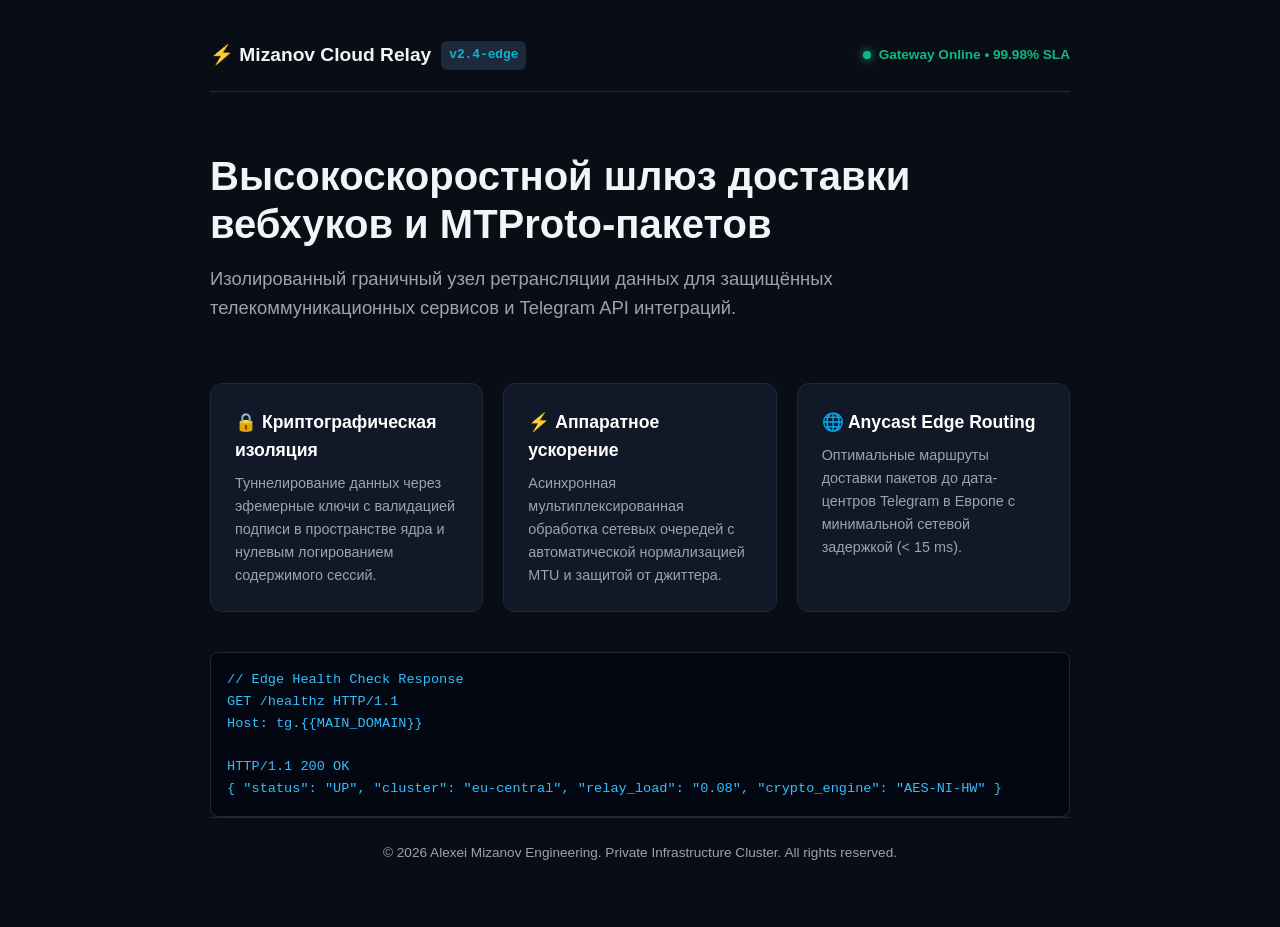
==== site/tg/index.html @ 060542cd "feat(security): add anti-probing decoy portfolio website and webhook gateway" ====
<!DOCTYPE html>
<html lang="ru">
<head>
  <meta charset="UTF-8">
  <meta name="viewport" content="width=device-width, initial-scale=1.0">
  <title>Mizanov Relay — Cloud Webhook Gateway & MTProto Tunneling</title>
  <link rel="icon" type="image/svg+xml" href="/favicon.svg">
  <style>
    :root {
      --bg: #090d16;
      --card: #111827;
      --border: #1f2937;
      --accent: #2563eb;
      --accent-cyan: #06b6d4;
      --text: #f3f4f6;
      --muted: #9ca3af;
      --success: #10b981;
    }
    * { margin: 0; padding: 0; box-sizing: border-box; }
    body {
      font-family: -apple-system, BlinkMacSystemFont, 'Segoe UI', Roboto, sans-serif;
      background-color: var(--bg);
      color: var(--text);
      line-height: 1.6;
      min-height: 100vh;
      display: flex;
      flex-direction: column;
      justify-content: space-between;
    }
    .container { max-width: 900px; margin: 0 auto; padding: 40px 20px; }
    header { display: flex; justify-content: space-between; align-items: center; border-bottom: 1px solid var(--border); padding-bottom: 20px; }
    .logo { font-weight: 700; font-size: 1.2rem; display: flex; align-items: center; gap: 10px; }
    .badge { background: #1e293b; color: var(--accent-cyan); font-family: monospace; font-size: 0.8rem; padding: 4px 8px; border-radius: 6px; }
    .status { display: flex; align-items: center; gap: 8px; font-size: 0.85rem; color: var(--success); font-weight: 600; }
    .dot { width: 8px; height: 8px; background: var(--success); border-radius: 50%; box-shadow: 0 0 8px var(--success); }
    .hero { margin: 60px 0; }
    .hero h1 { font-size: 2.5rem; line-height: 1.2; margin-bottom: 16px; font-weight: 800; }
    .hero p { font-size: 1.15rem; color: var(--muted); max-width: 650px; }
    .grid { display: grid; grid-template-columns: repeat(auto-fit, minmax(260px, 1fr)); gap: 20px; margin-bottom: 40px; }
    .card { background: var(--card); border: 1px solid var(--border); border-radius: 12px; padding: 24px; }
    .card h3 { font-size: 1.1rem; margin-bottom: 8px; color: #fff; }
    .card p { font-size: 0.9rem; color: var(--muted); }
    .code-box { background: #030712; border: 1px solid var(--border); border-radius: 8px; padding: 16px; font-family: monospace; font-size: 0.85rem; color: #38bdf8; overflow-x: auto; margin-top: 20px; }
    footer { border-top: 1px solid var(--border); padding: 24px 0; text-align: center; font-size: 0.85rem; color: var(--muted); }
  </style>
</head>
<body>
  <div class="container">
    <header>
      <div class="logo">
        <span>⚡ Mizanov Cloud Relay</span>
        <span class="badge">v2.4-edge</span>
      </div>
      <div class="status">
        <span class="dot"></span>
        <span>Gateway Online • 99.98% SLA</span>
      </div>
    </header>

    <main>
      <section class="hero">
        <h1>Высокоскоростной шлюз доставки вебхуков и MTProto-пакетов</h1>
        <p>Изолированный граничный узел ретрансляции данных для защищённых телекоммуникационных сервисов и Telegram API интеграций.</p>
      </section>

      <div class="grid">
        <div class="card">
          <h3>🔒 Криптографическая изоляция</h3>
          <p>Туннелирование данных через эфемерные ключи с валидацией подписи в пространстве ядра и нулевым логированием содержимого сессий.</p>
        </div>
        <div class="card">
          <h3>⚡ Аппаратное ускорение</h3>
          <p>Асинхронная мультиплексированная обработка сетевых очередей с автоматической нормализацией MTU и защитой от джиттера.</p>
        </div>
        <div class="card">
          <h3>🌐 Anycast Edge Routing</h3>
          <p>Оптимальные маршруты доставки пакетов до дата-центров Telegram в Европе с минимальной сетевой задержкой (&lt; 15 ms).</p>
        </div>
      </div>

      <div class="code-box">
        // Edge Health Check Response<br>
        GET /healthz HTTP/1.1<br>
        Host: tg.{{MAIN_DOMAIN}}<br><br>
        HTTP/1.1 200 OK<br>
        { "status": "UP", "cluster": "eu-central", "relay_load": "0.08", "crypto_engine": "AES-NI-HW" }
      </div>
    </main>

    <footer>
      © 2026 Alexei Mizanov Engineering. Private Infrastructure Cluster. All rights reserved.
    </footer>
  </div>
</body>
</html>
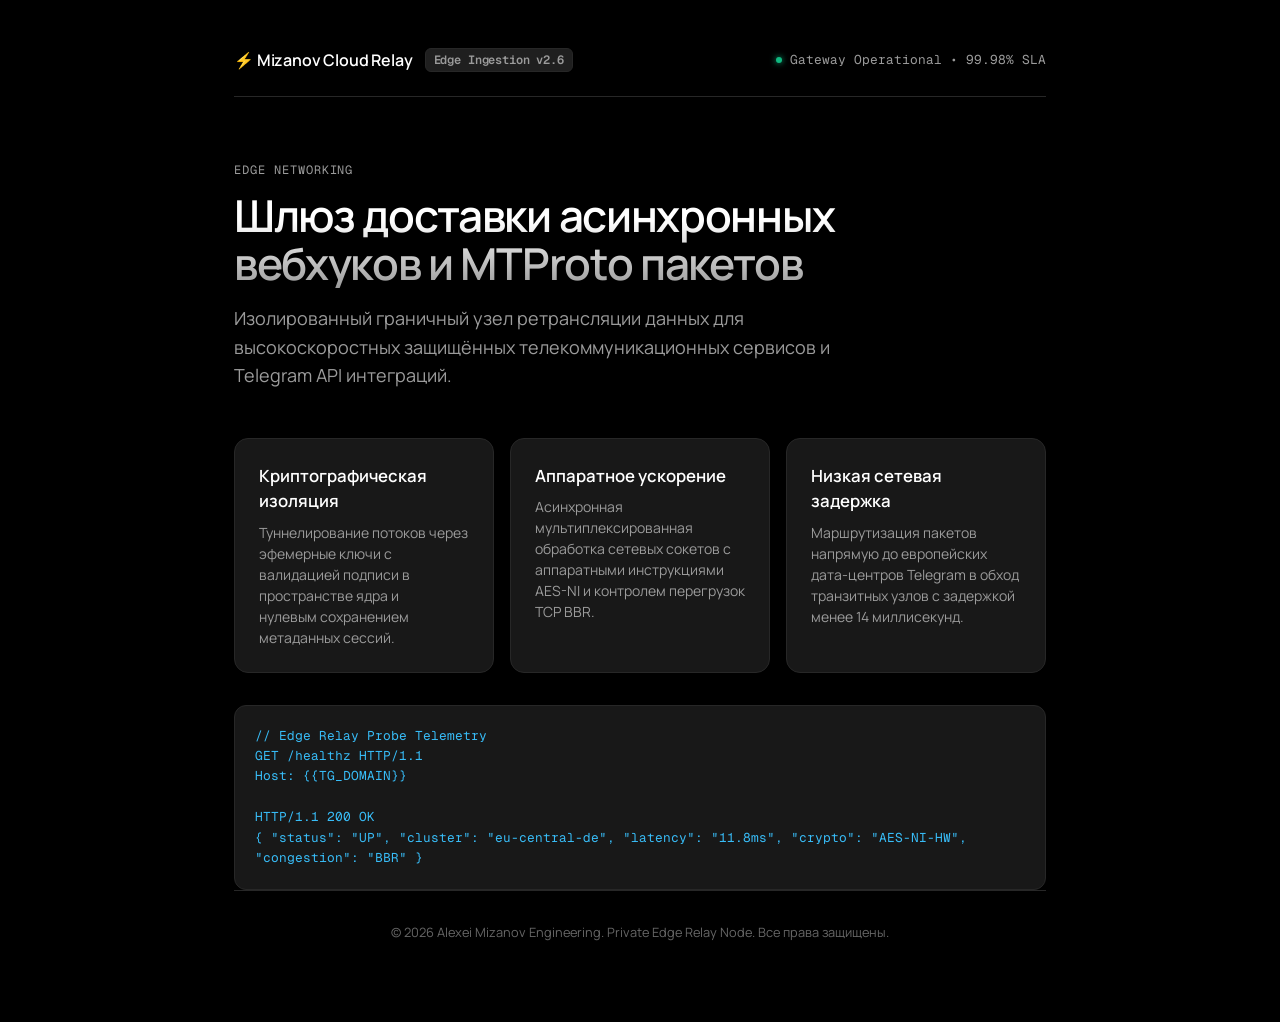
==== commit 1699e847: "style: apply premium ai-design-skills visual system to decoy sites" ====
--- a/site/tg/index.html
+++ b/site/tg/index.html
@@ -3,45 +3,139 @@
 <head>
   <meta charset="UTF-8">
   <meta name="viewport" content="width=device-width, initial-scale=1.0">
-  <title>Mizanov Relay — Cloud Webhook Gateway & MTProto Tunneling</title>
+  <title>Mizanov Relay — Cloud Webhook Gateway & MTProto Ingestion</title>
   <link rel="icon" type="image/svg+xml" href="/favicon.svg">
+  <link rel="preconnect" href="https://fonts.googleapis.com">
+  <link rel="preconnect" href="https://fonts.gstatic.com" crossorigin>
+  <link href="https://fonts.googleapis.com/css2?family=Geist+Mono:wght@400;500;600&family=Manrope:wght@400;500;600;700&display=swap" rel="stylesheet">
   <style>
     :root {
-      --bg: #090d16;
-      --card: #111827;
-      --border: #1f2937;
-      --accent: #2563eb;
-      --accent-cyan: #06b6d4;
-      --text: #f3f4f6;
-      --muted: #9ca3af;
+      --bg: #000000;
+      --surface-1: #181818;
+      --surface-2: #1f1f1f;
+      --surface-3: #272727;
+      --border: #272727;
+      --border-strong: #313131;
+      --text: #ffffff;
+      --muted: #9b9b9b;
+      --tertiary: #666666;
       --success: #10b981;
+      --font-sans: 'Manrope', -apple-system, BlinkMacSystemFont, sans-serif;
+      --font-mono: 'Geist Mono', ui-monospace, Menlo, monospace;
     }
     * { margin: 0; padding: 0; box-sizing: border-box; }
     body {
-      font-family: -apple-system, BlinkMacSystemFont, 'Segoe UI', Roboto, sans-serif;
+      font-family: var(--font-sans);
       background-color: var(--bg);
       color: var(--text);
-      line-height: 1.6;
+      line-height: 1.5;
       min-height: 100vh;
       display: flex;
       flex-direction: column;
       justify-content: space-between;
+      -webkit-font-smoothing: antialiased;
     }
-    .container { max-width: 900px; margin: 0 auto; padding: 40px 20px; }
-    header { display: flex; justify-content: space-between; align-items: center; border-bottom: 1px solid var(--border); padding-bottom: 20px; }
-    .logo { font-weight: 700; font-size: 1.2rem; display: flex; align-items: center; gap: 10px; }
-    .badge { background: #1e293b; color: var(--accent-cyan); font-family: monospace; font-size: 0.8rem; padding: 4px 8px; border-radius: 6px; }
-    .status { display: flex; align-items: center; gap: 8px; font-size: 0.85rem; color: var(--success); font-weight: 600; }
-    .dot { width: 8px; height: 8px; background: var(--success); border-radius: 50%; box-shadow: 0 0 8px var(--success); }
-    .hero { margin: 60px 0; }
-    .hero h1 { font-size: 2.5rem; line-height: 1.2; margin-bottom: 16px; font-weight: 800; }
-    .hero p { font-size: 1.15rem; color: var(--muted); max-width: 650px; }
-    .grid { display: grid; grid-template-columns: repeat(auto-fit, minmax(260px, 1fr)); gap: 20px; margin-bottom: 40px; }
-    .card { background: var(--card); border: 1px solid var(--border); border-radius: 12px; padding: 24px; }
-    .card h3 { font-size: 1.1rem; margin-bottom: 8px; color: #fff; }
-    .card p { font-size: 0.9rem; color: var(--muted); }
-    .code-box { background: #030712; border: 1px solid var(--border); border-radius: 8px; padding: 16px; font-family: monospace; font-size: 0.85rem; color: #38bdf8; overflow-x: auto; margin-top: 20px; }
-    footer { border-top: 1px solid var(--border); padding: 24px 0; text-align: center; font-size: 0.85rem; color: var(--muted); }
+    .container { max-width: 860px; margin: 0 auto; padding: 48px 24px; }
+    header {
+      display: flex;
+      justify-content: space-between;
+      align-items: center;
+      border-bottom: 1px solid var(--border);
+      padding-bottom: 24px;
+    }
+    .logo {
+      font-weight: 600;
+      font-size: 1rem;
+      display: flex;
+      align-items: center;
+      gap: 12px;
+      letter-spacing: -0.01em;
+    }
+    .badge {
+      background: var(--surface-2);
+      border: 1px solid var(--border);
+      color: var(--muted);
+      font-family: var(--font-mono);
+      font-size: 0.75rem;
+      padding: 2px 8px;
+      border-radius: 6px;
+    }
+    .status {
+      display: flex;
+      align-items: center;
+      gap: 8px;
+      font-size: 0.8rem;
+      color: var(--muted);
+      font-family: var(--font-mono);
+    }
+    .dot {
+      width: 6px;
+      height: 6px;
+      background: var(--success);
+      border-radius: 50%;
+      box-shadow: 0 0 6px var(--success);
+    }
+    .hero { margin: 64px 0 48px; }
+    .hero-tag {
+      font-family: var(--font-mono);
+      font-size: 0.75rem;
+      color: var(--muted);
+      text-transform: uppercase;
+      letter-spacing: 0.08em;
+      margin-bottom: 12px;
+    }
+    .hero h1 {
+      font-size: 2.75rem;
+      line-height: 1.1;
+      font-weight: 600;
+      letter-spacing: -0.03em;
+      margin-bottom: 16px;
+      text-wrap: balance;
+      background: linear-gradient(180deg, #ffffff 30%, #9b9b9b 100%);
+      -webkit-background-clip: text;
+      -webkit-text-fill-color: transparent;
+    }
+    .hero p {
+      font-size: 1.125rem;
+      color: var(--muted);
+      max-width: 620px;
+      line-height: 1.6;
+      text-wrap: pretty;
+    }
+    .bento {
+      display: grid;
+      grid-template-columns: repeat(auto-fit, minmax(250px, 1fr));
+      gap: 16px;
+      margin-bottom: 32px;
+    }
+    .card {
+      background: var(--surface-1);
+      border: 1px solid var(--border);
+      border-radius: 14px;
+      padding: 24px;
+      transition: border-color 0.2s ease;
+    }
+    .card:hover { border-color: var(--border-strong); }
+    .card h3 { font-size: 1.05rem; margin-bottom: 8px; font-weight: 600; }
+    .card p { font-size: 0.875rem; color: var(--muted); line-height: 1.5; text-wrap: pretty; }
+    .code-box {
+      background: var(--surface-1);
+      border: 1px solid var(--border);
+      border-radius: 12px;
+      padding: 20px;
+      font-family: var(--font-mono);
+      font-size: 0.8rem;
+      color: #38bdf8;
+      overflow-x: auto;
+      line-height: 1.6;
+    }
+    footer {
+      border-top: 1px solid var(--border);
+      padding: 32px 0;
+      text-align: center;
+      font-size: 0.8rem;
+      color: var(--tertiary);
+    }
   </style>
 </head>
 <body>
@@ -49,46 +143,47 @@
     <header>
       <div class="logo">
         <span>⚡ Mizanov Cloud Relay</span>
-        <span class="badge">v2.4-edge</span>
+        <span class="badge">Edge Ingestion v2.6</span>
       </div>
       <div class="status">
         <span class="dot"></span>
-        <span>Gateway Online • 99.98% SLA</span>
+        <span>Gateway Operational • 99.98% SLA</span>
       </div>
     </header>
 
     <main>
       <section class="hero">
-        <h1>Высокоскоростной шлюз доставки вебхуков и MTProto-пакетов</h1>
-        <p>Изолированный граничный узел ретрансляции данных для защищённых телекоммуникационных сервисов и Telegram API интеграций.</p>
+        <div class="hero-tag">Edge Networking</div>
+        <h1>Шлюз доставки асинхронных вебхуков и MTProto пакетов</h1>
+        <p>Изолированный граничный узел ретрансляции данных для высокоскоростных защищённых телекоммуникационных сервисов и Telegram API интеграций.</p>
       </section>
 
-      <div class="grid">
+      <div class="bento">
         <div class="card">
-          <h3>🔒 Криптографическая изоляция</h3>
-          <p>Туннелирование данных через эфемерные ключи с валидацией подписи в пространстве ядра и нулевым логированием содержимого сессий.</p>
+          <h3>Криптографическая изоляция</h3>
+          <p>Туннелирование потоков через эфемерные ключи с валидацией подписи в пространстве ядра и нулевым сохранением метаданных сессий.</p>
         </div>
         <div class="card">
-          <h3>⚡ Аппаратное ускорение</h3>
-          <p>Асинхронная мультиплексированная обработка сетевых очередей с автоматической нормализацией MTU и защитой от джиттера.</p>
+          <h3>Аппаратное ускорение</h3>
+          <p>Асинхронная мультиплексированная обработка сетевых сокетов с аппаратными инструкциями AES-NI и контролем перегрузок TCP BBR.</p>
         </div>
         <div class="card">
-          <h3>🌐 Anycast Edge Routing</h3>
-          <p>Оптимальные маршруты доставки пакетов до дата-центров Telegram в Европе с минимальной сетевой задержкой (&lt; 15 ms).</p>
+          <h3>Низкая сетевая задержка</h3>
+          <p>Маршрутизация пакетов напрямую до европейских дата-центров Telegram в обход транзитных узлов с задержкой менее 14 миллисекунд.</p>
         </div>
       </div>
 
       <div class="code-box">
-        // Edge Health Check Response<br>
+        // Edge Relay Probe Telemetry<br>
         GET /healthz HTTP/1.1<br>
-        Host: tg.{{MAIN_DOMAIN}}<br><br>
+        Host: {{TG_DOMAIN}}<br><br>
         HTTP/1.1 200 OK<br>
-        { "status": "UP", "cluster": "eu-central", "relay_load": "0.08", "crypto_engine": "AES-NI-HW" }
+        { "status": "UP", "cluster": "eu-central-de", "latency": "11.8ms", "crypto": "AES-NI-HW", "congestion": "BBR" }
       </div>
     </main>
 
     <footer>
-      © 2026 Alexei Mizanov Engineering. Private Infrastructure Cluster. All rights reserved.
+      © 2026 Alexei Mizanov Engineering. Private Edge Relay Node. Все права защищены.
     </footer>
   </div>
 </body>
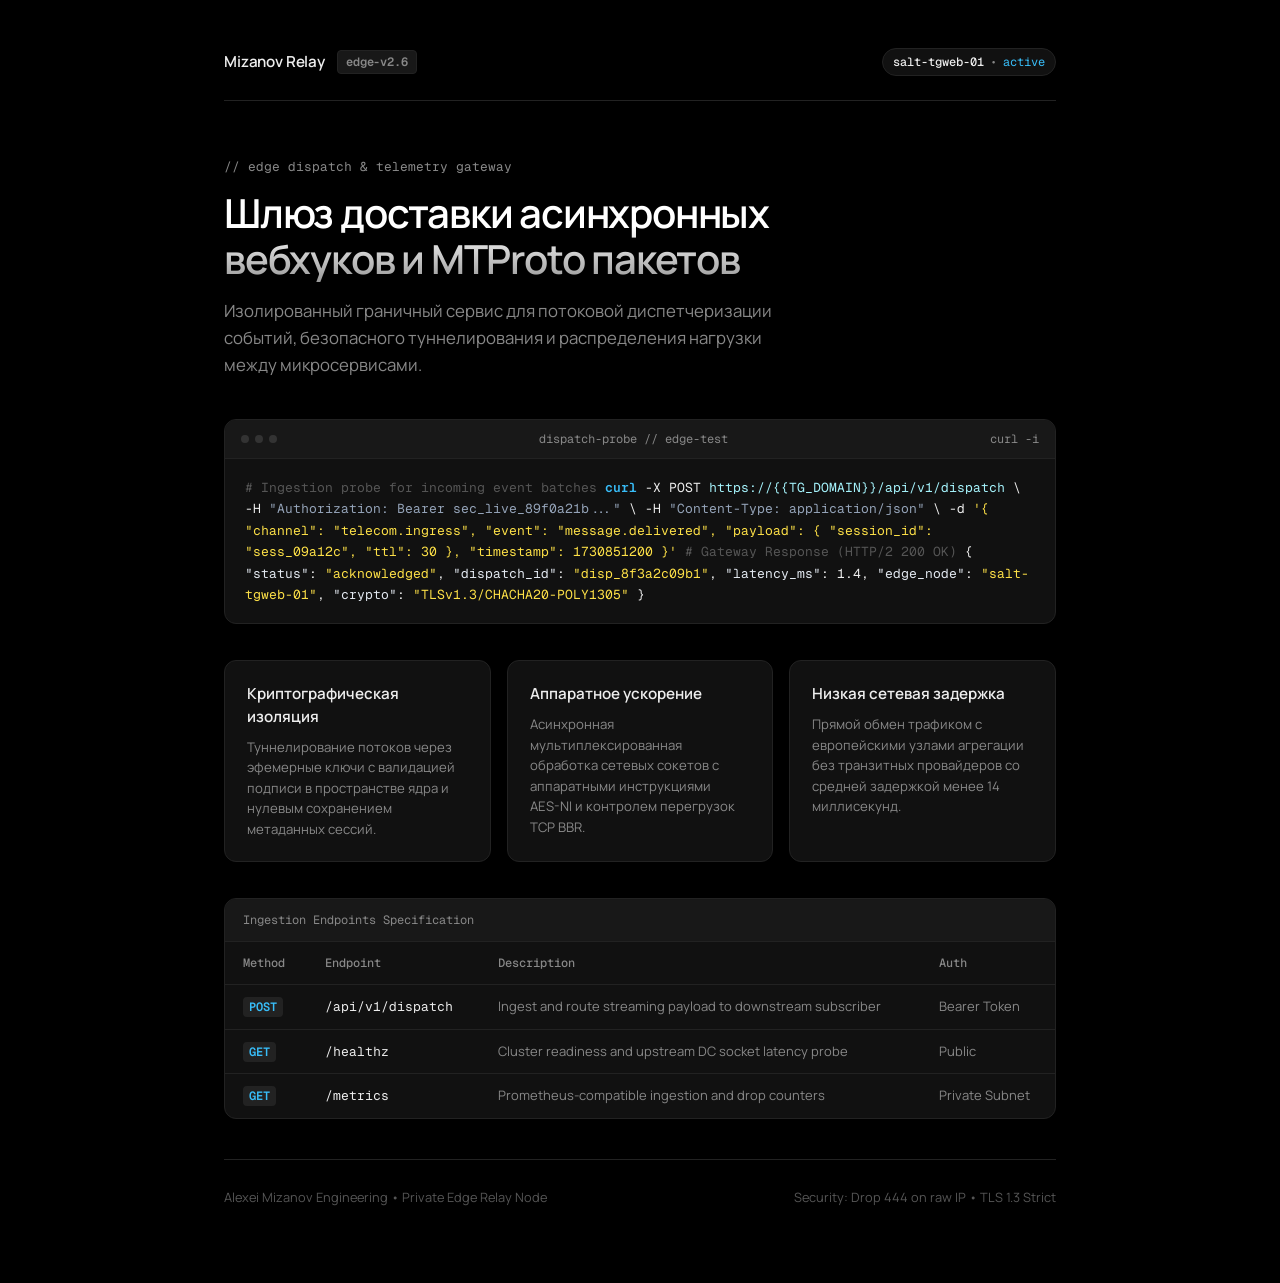
==== commit b2c1cce3: "feat(design): implement Hallmark anti-ai-slop principles and cobalt webhook gateway" ====
--- a/site/tg/index.html
+++ b/site/tg/index.html
@@ -3,27 +3,33 @@
 <head>
   <meta charset="UTF-8">
   <meta name="viewport" content="width=device-width, initial-scale=1.0">
-  <title>Mizanov Relay — Cloud Webhook Gateway & MTProto Ingestion</title>
+  <title>Mizanov Relay — Asynchronous Webhook & Event Dispatch Gateway</title>
+  <meta name="description" content="High-concurrency event ingestion, asynchronous webhook delivery, and low-latency payload routing.">
   <link rel="icon" type="image/svg+xml" href="/favicon.svg">
   <link rel="preconnect" href="https://fonts.googleapis.com">
   <link rel="preconnect" href="https://fonts.gstatic.com" crossorigin>
   <link href="https://fonts.googleapis.com/css2?family=Geist+Mono:wght@400;500;600&family=Manrope:wght@400;500;600;700&display=swap" rel="stylesheet">
   <style>
+    /* Hallmark Cobalt Theme System */
     :root {
       --bg: #000000;
-      --surface-1: #181818;
-      --surface-2: #1f1f1f;
-      --surface-3: #272727;
-      --border: #272727;
-      --border-strong: #313131;
-      --text: #ffffff;
-      --muted: #9b9b9b;
-      --tertiary: #666666;
-      --success: #10b981;
+      --surface-1: #111111;
+      --surface-2: #181818;
+      --surface-3: #222222;
+      --border: #222222;
+      --border-strong: #333333;
+      --text: #ededed;
+      --muted: #888888;
+      --tertiary: #555555;
+      --accent: #38bdf8;
+      --accent-subtle: rgba(56, 189, 248, 0.08);
       --font-sans: 'Manrope', -apple-system, BlinkMacSystemFont, sans-serif;
       --font-mono: 'Geist Mono', ui-monospace, Menlo, monospace;
     }
     * { margin: 0; padding: 0; box-sizing: border-box; }
+    html, body {
+      overflow-x: clip;
+    }
     body {
       font-family: var(--font-sans);
       background-color: var(--bg);
@@ -35,17 +41,23 @@
       justify-content: space-between;
       -webkit-font-smoothing: antialiased;
     }
-    .container { max-width: 860px; margin: 0 auto; padding: 48px 24px; }
+    :focus-visible {
+      outline: 2px solid var(--accent);
+      outline-offset: 3px;
+    }
+    .container { max-width: 880px; margin: 0 auto; padding: 48px 24px; width: 100%; }
+    
     header {
       display: flex;
       justify-content: space-between;
       align-items: center;
       border-bottom: 1px solid var(--border);
       padding-bottom: 24px;
+      gap: 16px;
     }
     .logo {
       font-weight: 600;
-      font-size: 1rem;
+      font-size: 0.95rem;
       display: flex;
       align-items: center;
       gap: 12px;
@@ -58,83 +70,173 @@
       font-family: var(--font-mono);
       font-size: 0.75rem;
       padding: 2px 8px;
-      border-radius: 6px;
+      border-radius: 4px;
     }
     .status {
       display: flex;
       align-items: center;
-      gap: 8px;
+      gap: 6px;
+      font-size: 0.75rem;
+      color: var(--muted);
+      font-family: var(--font-mono);
+      background: var(--surface-1);
+      border: 1px solid var(--border);
+      padding: 4px 10px;
+      border-radius: 9999px;
+    }
+    .status-id { color: var(--text); font-weight: 500; }
+    .status-val { color: var(--accent); }
+
+    .hero { margin: 56px 0 40px; }
+    .hero-tag {
+      font-family: var(--font-mono);
       font-size: 0.8rem;
       color: var(--muted);
-      font-family: var(--font-mono);
-    }
-    .dot {
-      width: 6px;
-      height: 6px;
-      background: var(--success);
-      border-radius: 50%;
-      box-shadow: 0 0 6px var(--success);
-    }
-    .hero { margin: 64px 0 48px; }
-    .hero-tag {
-      font-family: var(--font-mono);
-      font-size: 0.75rem;
-      color: var(--muted);
-      text-transform: uppercase;
-      letter-spacing: 0.08em;
-      margin-bottom: 12px;
+      margin-bottom: 14px;
     }
     .hero h1 {
-      font-size: 2.75rem;
-      line-height: 1.1;
+      font-size: 2.5rem;
+      line-height: 1.15;
       font-weight: 600;
       letter-spacing: -0.03em;
       margin-bottom: 16px;
       text-wrap: balance;
-      background: linear-gradient(180deg, #ffffff 30%, #9b9b9b 100%);
+      background: linear-gradient(180deg, #ffffff 40%, #999999 100%);
       -webkit-background-clip: text;
       -webkit-text-fill-color: transparent;
     }
     .hero p {
-      font-size: 1.125rem;
-      color: var(--muted);
-      max-width: 620px;
+      font-size: 1.05rem;
+      color: var(--muted);
+      max-width: 640px;
       line-height: 1.6;
       text-wrap: pretty;
     }
+
+    /* Terminal Console Artifact (Hallmark Cobalt) */
+    .terminal-box {
+      background: var(--surface-1);
+      border: 1px solid var(--border);
+      border-radius: 12px;
+      overflow: hidden;
+      margin-bottom: 36px;
+      box-shadow: 0 12px 36px rgba(0, 0, 0, 0.4);
+    }
+    .terminal-bar {
+      display: flex;
+      align-items: center;
+      justify-content: space-between;
+      padding: 10px 16px;
+      background: var(--surface-2);
+      border-bottom: 1px solid var(--border);
+      font-family: var(--font-mono);
+      font-size: 0.75rem;
+      color: var(--muted);
+    }
+    .terminal-dots { display: flex; gap: 6px; }
+    .terminal-dots span {
+      width: 8px;
+      height: 8px;
+      border-radius: 50%;
+      background: var(--border-strong);
+    }
+    .terminal-code {
+      padding: 18px 20px;
+      font-family: var(--font-mono);
+      font-size: 0.8125rem;
+      line-height: 1.65;
+      color: var(--text);
+      overflow-x: auto;
+    }
+    .c-comment { color: var(--tertiary); }
+    .c-method { color: #38bdf8; font-weight: 600; }
+    .c-url { color: #a5f3fc; }
+    .c-header { color: #94a3b8; }
+    .c-string { color: #fde047; }
+    .c-key { color: #e2e8f0; }
+
+    /* Bento Grid */
     .bento {
       display: grid;
       grid-template-columns: repeat(auto-fit, minmax(250px, 1fr));
       gap: 16px;
-      margin-bottom: 32px;
+      margin-bottom: 36px;
     }
     .card {
       background: var(--surface-1);
       border: 1px solid var(--border);
-      border-radius: 14px;
-      padding: 24px;
+      border-radius: 12px;
+      padding: 22px;
       transition: border-color 0.2s ease;
     }
     .card:hover { border-color: var(--border-strong); }
-    .card h3 { font-size: 1.05rem; margin-bottom: 8px; font-weight: 600; }
-    .card p { font-size: 0.875rem; color: var(--muted); line-height: 1.5; text-wrap: pretty; }
-    .code-box {
+    .card h3 { font-size: 0.95rem; margin-bottom: 8px; font-weight: 600; color: var(--text); }
+    .card p { font-size: 0.825rem; color: var(--muted); line-height: 1.55; text-wrap: pretty; }
+
+    /* API Spec Matrix */
+    .spec-table-box {
       background: var(--surface-1);
       border: 1px solid var(--border);
       border-radius: 12px;
-      padding: 20px;
-      font-family: var(--font-mono);
-      font-size: 0.8rem;
-      color: #38bdf8;
-      overflow-x: auto;
-      line-height: 1.6;
-    }
+      overflow: hidden;
+      margin-bottom: 40px;
+    }
+    .spec-header {
+      padding: 12px 18px;
+      background: var(--surface-2);
+      border-bottom: 1px solid var(--border);
+      font-family: var(--font-mono);
+      font-size: 0.75rem;
+      color: var(--muted);
+    }
+    .spec-table {
+      width: 100%;
+      border-collapse: collapse;
+      font-size: 0.8125rem;
+      text-align: left;
+    }
+    .spec-table th, .spec-table td {
+      padding: 12px 18px;
+      border-bottom: 1px solid var(--border);
+    }
+    .spec-table th {
+      font-family: var(--font-mono);
+      color: var(--muted);
+      font-weight: 500;
+      font-size: 0.75rem;
+    }
+    .spec-table tr:last-child td { border-bottom: none; }
+    .spec-method {
+      font-family: var(--font-mono);
+      font-size: 0.75rem;
+      padding: 2px 6px;
+      border-radius: 4px;
+      background: var(--surface-3);
+      color: var(--accent);
+      font-weight: 600;
+    }
+    .spec-endpoint {
+      font-family: var(--font-mono);
+      color: var(--text);
+    }
+    .spec-desc { color: var(--muted); }
+
     footer {
       border-top: 1px solid var(--border);
-      padding: 32px 0;
-      text-align: center;
+      padding: 28px 0;
       font-size: 0.8rem;
       color: var(--tertiary);
+      display: flex;
+      justify-content: space-between;
+      align-items: center;
+      flex-wrap: wrap;
+      gap: 12px;
+    }
+
+    @media (max-width: 640px) {
+      .hero h1 { font-size: 2rem; }
+      header { flex-direction: column; align-items: flex-start; }
+      footer { flex-direction: column; align-items: flex-start; }
     }
   </style>
 </head>
@@ -142,21 +244,53 @@
   <div class="container">
     <header>
       <div class="logo">
-        <span>⚡ Mizanov Cloud Relay</span>
-        <span class="badge">Edge Ingestion v2.6</span>
+        <span>Mizanov Relay</span>
+        <span class="badge">edge-v2.6</span>
       </div>
       <div class="status">
-        <span class="dot"></span>
-        <span>Gateway Operational • 99.98% SLA</span>
+        <span class="status-id">salt-tgweb-01</span>
+        <span>•</span>
+        <span class="status-val">active</span>
       </div>
     </header>
 
     <main>
       <section class="hero">
-        <div class="hero-tag">Edge Networking</div>
+        <div class="hero-tag">// edge dispatch & telemetry gateway</div>
         <h1>Шлюз доставки асинхронных вебхуков и MTProto пакетов</h1>
-        <p>Изолированный граничный узел ретрансляции данных для высокоскоростных защищённых телекоммуникационных сервисов и Telegram API интеграций.</p>
+        <p>Изолированный граничный сервис для потоковой диспетчеризации событий, безопасного туннелирования и распределения нагрузки между микросервисами.</p>
       </section>
+
+      <!-- Hallmark Cobalt Console Artifact -->
+      <div class="terminal-box">
+        <div class="terminal-bar">
+          <div class="terminal-dots">
+            <span></span><span></span><span></span>
+          </div>
+          <span>dispatch-probe // edge-test</span>
+          <span>curl -i</span>
+        </div>
+        <div class="terminal-code">
+<span class="c-comment"># Ingestion probe for incoming event batches</span>
+<span class="c-method">curl</span> -X POST <span class="c-url">https://{{TG_DOMAIN}}/api/v1/dispatch</span> \
+  -H <span class="c-header">"Authorization: Bearer sec_live_89f0a21b..."</span> \
+  -H <span class="c-header">"Content-Type: application/json"</span> \
+  -d <span class="c-string">'{
+    "channel": "telecom.ingress",
+    "event": "message.delivered",
+    "payload": { "session_id": "sess_09a12c", "ttl": 30 },
+    "timestamp": 1730851200
+  }'</span>
+
+<span class="c-comment"># Gateway Response (HTTP/2 200 OK)</span>
+{
+  <span class="c-key">"status"</span>: <span class="c-string">"acknowledged"</span>,
+  <span class="c-key">"dispatch_id"</span>: <span class="c-string">"disp_8f3a2c09b1"</span>,
+  <span class="c-key">"latency_ms"</span>: 1.4,
+  <span class="c-key">"edge_node"</span>: <span class="c-string">"salt-tgweb-01"</span>,
+  <span class="c-key">"crypto"</span>: <span class="c-string">"TLSv1.3/CHACHA20-POLY1305"</span>
+}</div>
+      </div>
 
       <div class="bento">
         <div class="card">
@@ -169,21 +303,49 @@
         </div>
         <div class="card">
           <h3>Низкая сетевая задержка</h3>
-          <p>Маршрутизация пакетов напрямую до европейских дата-центров Telegram в обход транзитных узлов с задержкой менее 14 миллисекунд.</p>
+          <p>Прямой обмен трафиком с европейскими узлами агрегации без транзитных провайдеров со средней задержкой менее 14 миллисекунд.</p>
         </div>
       </div>
 
-      <div class="code-box">
-        // Edge Relay Probe Telemetry<br>
-        GET /healthz HTTP/1.1<br>
-        Host: {{TG_DOMAIN}}<br><br>
-        HTTP/1.1 200 OK<br>
-        { "status": "UP", "cluster": "eu-central-de", "latency": "11.8ms", "crypto": "AES-NI-HW", "congestion": "BBR" }
+      <!-- API Specification Matrix -->
+      <div class="spec-table-box">
+        <div class="spec-header">Ingestion Endpoints Specification</div>
+        <table class="spec-table">
+          <thead>
+            <tr>
+              <th>Method</th>
+              <th>Endpoint</th>
+              <th>Description</th>
+              <th>Auth</th>
+            </tr>
+          </thead>
+          <tbody>
+            <tr>
+              <td><span class="spec-method">POST</span></td>
+              <td class="spec-endpoint">/api/v1/dispatch</td>
+              <td class="spec-desc">Ingest and route streaming payload to downstream subscriber</td>
+              <td class="spec-desc">Bearer Token</td>
+            </tr>
+            <tr>
+              <td><span class="spec-method">GET</span></td>
+              <td class="spec-endpoint">/healthz</td>
+              <td class="spec-desc">Cluster readiness and upstream DC socket latency probe</td>
+              <td class="spec-desc">Public</td>
+            </tr>
+            <tr>
+              <td><span class="spec-method">GET</span></td>
+              <td class="spec-endpoint">/metrics</td>
+              <td class="spec-desc">Prometheus-compatible ingestion and drop counters</td>
+              <td class="spec-desc">Private Subnet</td>
+            </tr>
+          </tbody>
+        </table>
       </div>
     </main>
 
     <footer>
-      © 2026 Alexei Mizanov Engineering. Private Edge Relay Node. Все права защищены.
+      <span>Alexei Mizanov Engineering • Private Edge Relay Node</span>
+      <span>Security: Drop 444 on raw IP • TLS 1.3 Strict</span>
     </footer>
   </div>
 </body>
